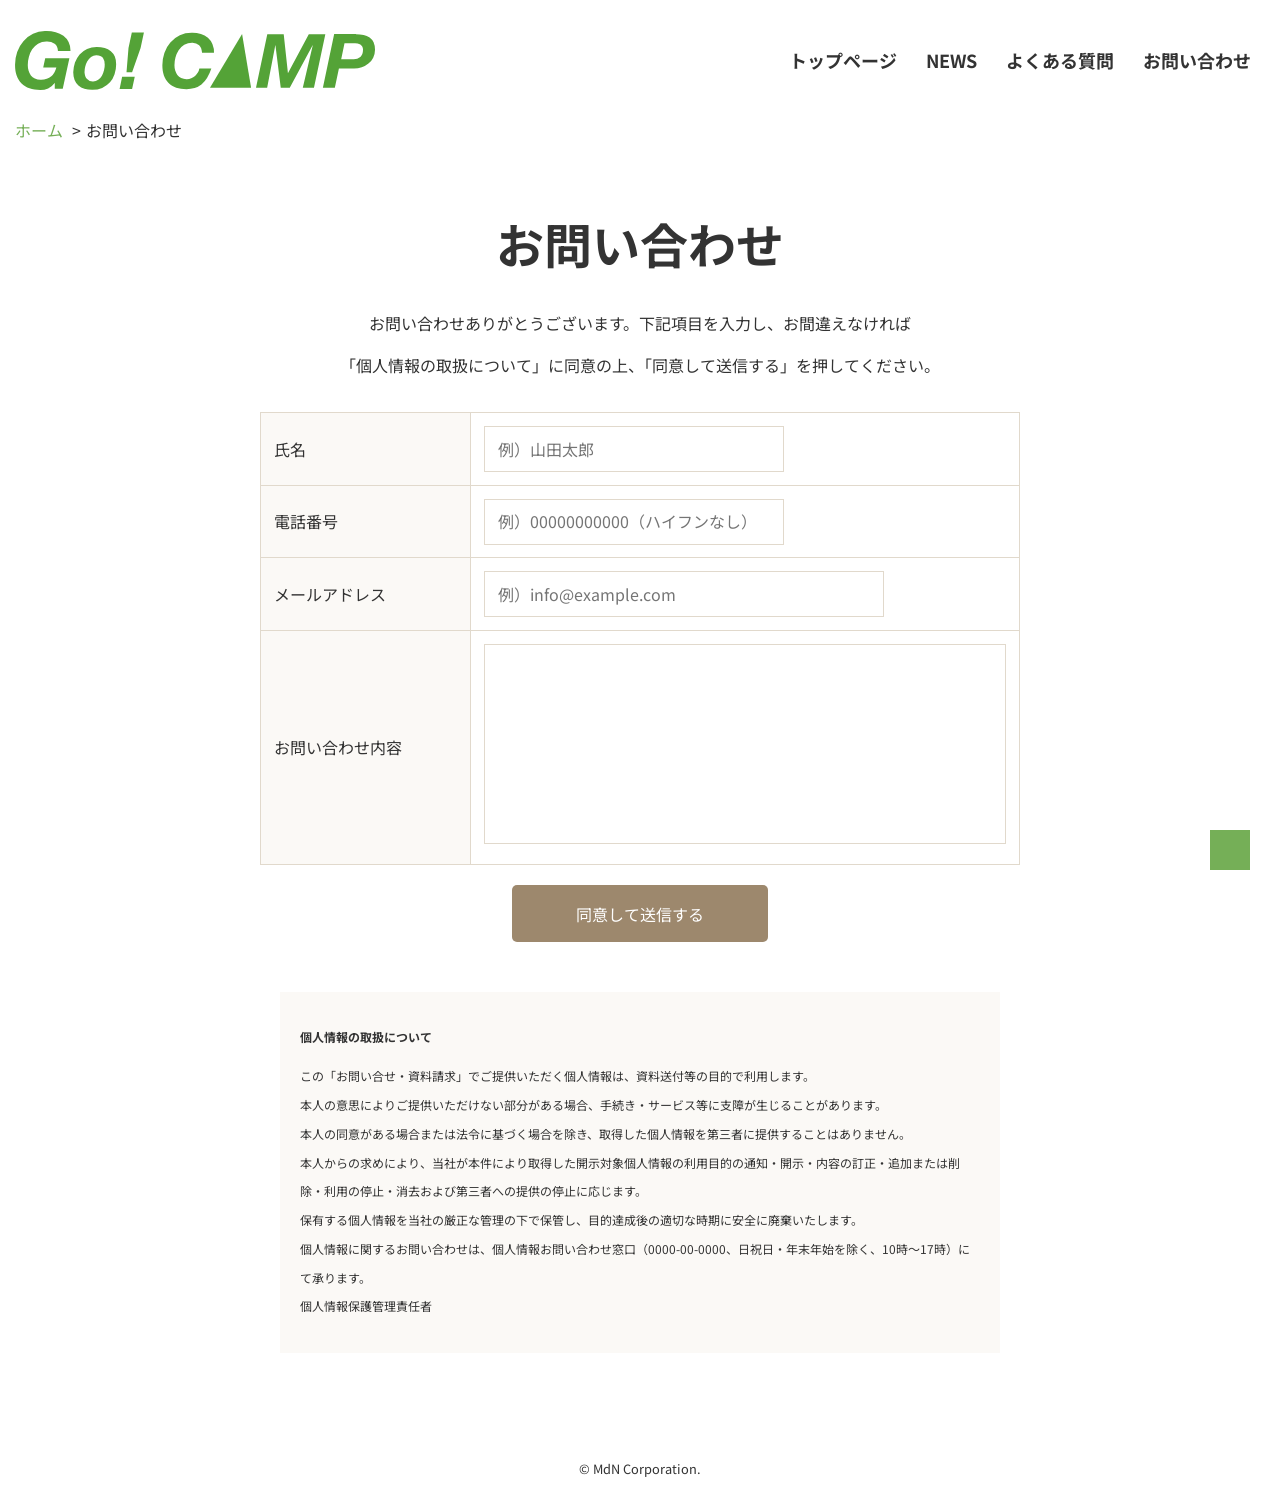
==== contact.html @ 6f8e7041 "create develop" ====
<!DOCTYPE html>
<html lang="ja">
<head>
  <meta charset="UTF-8">
  <meta name="viewport" content="width=device-width">
  <title>Go! CAMP - お問い合わせ</title>
  <link rel="icon" href="img/favicon.ico">
  <link rel="preconnect" href="https://fonts.gstatic.com">
  <link href="https://fonts.googleapis.com/css2?family=Noto+Sans+JP:wght@400;700&display=swap" rel="stylesheet">
  <link rel="stylesheet" href="css/normalize.css">
  <link rel="stylesheet" href="css/style.css">
  <script src="https://ajax.googleapis.com/ajax/libs/jquery/3.5.1/jquery.min.js"></script>
  <script src="js/script.js"></script>
</head>
<body>
  <header>
    <div class="header-logo">
      <a href="index.html">
        <img src="img/logo.svg" alt="Go! CAMP" width="240">
      </a>
    </div>
    <button id="hamburger" class="header-button">
      <span class="icon"></span>
    </button>
    <nav class="header-gnav">
      <ul>
        <li>
          <a href="index.html">トップページ</a>
        </li>
        <li>
          <a href="list.html">NEWS</a>
        </li>
        <li>
          <a href="faq.html">よくある質問</a>
        </li>
        <li>
          <a href="contact.html">お問い合わせ</a>
        </li>
      </ul>
    </nav>
  </header>
  <nav class="breadcrumb">
    <ol>
      <li>
        <a href="index.html">ホーム</a>
      </li>
      <li>
        お問い合わせ
      </li>
    </ol>
  </nav>
  <main>
    <h1 class="heading-title">お問い合わせ</h1>
    <section class="contact">
      <p class="contact-description">
        お問い合わせありがとうございます。<br class="sp-hide">下記項目を入力し、お間違えなければ<br class="pc-hide">「個人情報の取扱について」に同意の上、「同意して送信する」を押してください。
      </p>
      <form method="POST" action="#">
        <table class="contact-form">
          <tr>
            <th>
              <label for="name">氏名</label>
            </th>
            <td>
              <input id="name" type="text" name="your-name" placeholder="例）山田太郎" required>
            </td>
          </tr>
          <tr>
            <th>
              <label for="tel">電話番号</label>
            </th>
            <td>
              <input id="tel" type="tel" name="your-tel" placeholder="例）00000000000（ハイフンなし）">
            </td>
          </tr>
          <tr>
            <th>
              <label for="email">メールアドレス</label>
            </th>
            <td>
              <input id="email" type="email" name="your-email" placeholder="例）info@example.com" required>
            </td>
          </tr>
          <tr>
            <th>
              <label for="message">お問い合わせ内容</label>
            </th>
            <td>
              <textarea id="message" name="message" required></textarea>
            </td>
          </tr>
        </table>
        <div class="contact-submit">
          <input type="submit" value="同意して送信する">
        </div>
      </form>
      <div class="contact-policy">
        <h4>個人情報の取扱について</h4>
        <p>
          この「お問い合せ・資料請求」でご提供いただく個人情報は、資料送付等の目的で利用します。<br>
          本人の意思によりご提供いただけない部分がある場合、手続き・サービス等に支障が生じることがあります。<br>
          本人の同意がある場合または法令に基づく場合を除き、取得した個人情報を第三者に提供することはありません。<br>
          本人からの求めにより、当社が本件により取得した開示対象個人情報の利用目的の通知・開示・内容の訂正・追加または削除・利用の停止・消去および第三者への提供の停止に応じます。<br>
          保有する個人情報を当社の厳正な管理の下で保管し、目的達成後の適切な時期に安全に廃棄いたします。<br>
          個人情報に関するお問い合わせは、個人情報お問い合わせ窓口（0000-00-0000、日祝日・年末年始を除く、10時～17時）にて承ります。<br>
          個人情報保護管理責任者
        </p>
      </div>
    </section>
  </main>
  <div id="pagetop" class="pagetop"></div>
  <footer>
    <small>&copy; MdN Corporation.</small>
  </footer>
</body>
</html>
---- css/style.css ----
@charset "UTF-8";

* {
  box-sizing: border-box;
}

html {
  font-size: 62.5%;
}

body {
  color: #333;
  font-family: -apple-system, BlinkMacSystemFont, 'Noto Sans JP', 'ヒラギノ角ゴ ProN W3', 'ヒラギノ角ゴ W3', 'Hiragino Kaku Gothic ProN', 'メイリオ', Meiryo, sans-serif;
  font-size: 1.4rem;
  line-height: 1.8;
}

h1,
h2,
h3,
h4 {
  line-height: 1.5;
}

.heading-title {
  font-size: 2.8rem;
  margin-bottom: .5em;
  text-align: center;
}

a {
  color: #75af57;
  text-decoration: none;
  transition: opacity .3s;
}

a:hover {
  opacity: .8;
}

img {
  height: auto;
  vertical-align: bottom;
  max-width: 100%;
}

ul {
  list-style: none;
  padding: 0;
}

section,
article {
  margin: 0 auto;
  padding: 0 15px;
  max-width: 1140px;
}

.pc-hide {
  display: none;
}

header {
  align-items: flex-start;
  display: flex;
  justify-content: space-between;
  margin: 0 auto;
  padding: 20px 15px 10px;
  position: relative;
  max-width: 1300px;
  z-index: 100;
}

.header-button {
  align-items: center;
  background-color: transparent;
  border: none;
  display: flex;
  justify-content: center;
  height: 75px;
  position: fixed;
  right: 0;
  top: 0;
  width: 75px;
  z-index: 100;
}

.header-button .icon {
  background-color: #333;
  display: block;
  margin: 0 auto;
  height: 2px;
  position: relative;
  top: 0;
  transition: .3s ease;
  width: 24px;
}

.header-button .icon:before,
.header-button .icon:after {
  content: '';
  background-color: #333;
  display: block;
  left: 0;
  margin: 0 auto;
  height: 2px;
  position: absolute;
  transition: .3s ease;
  width: 100%;
}

.header-button .icon::before {
  top: 8px;
}

.header-button .icon::after {
  bottom: 8px;
}

.header-gnav {
  background-color: rgba(255, 255, 255, .9);
  height: 100%;
  position: fixed;
  right: 0;
  text-align: center;
  top: 0;
  transform: translateX(100%);
  transition: .3s ease;
  width: 100%;
}

.header-gnav ul {
  align-items: center;
  display: flex;
  flex-direction: column;
  height: 100%;
  justify-content: center;
  margin: 0;
}

.header-gnav a {
  color: #333;
  display: block;
  font-size: 1.8rem;
  font-weight: bold;
  padding: .8em;
}

.open .header-button .icon {
  background-color: transparent;
}

.open .header-button .icon::before {
  top: 0;
  transform: rotate(45deg);
}

.open .header-button .icon::after {
  bottom: 0;
  transform: rotate(-45deg);
}

.open .header-gnav {
  transform: translateX(0);
}

.top .icon,
.top .icon::before,
.top .icon::after {
  background-color: #eee;
}

.top.open .icon {
  background-color: transparent;
}

.top.open .icon::before,
.top.open .icon::after {
  background-color: #000;
}

.hero {
  background: url(../img/photo-hero.jpg) no-repeat center center/cover;
  display: flex;
  flex-direction: column;
  justify-content: center;
  height: 420px;
  margin: 0 auto;
  position: relative;
  text-align: center;
  transform: translateY(-70px);
  max-width: 1300px;
  z-index: 10;
}

.hero h1 {
  color: #fff;
  font-size: 3.1rem;
  letter-spacing: .03em;
  margin-top: 0;
}

.hero p {
  color: #fff;
  font-size: 1.6rem;
  font-weight: bold;
  letter-spacing: .01em;
  line-height: 1.5;
  margin-top: 0;
}

.top-feature {
  position: relative;
  text-align: center;
  z-index: 1;
}

.top-feature .top-feature_box {
  padding: 0 30px 20px;
}

.top-feature h2 {
  font-size: 2.8rem;
  margin-bottom: .5em;
}

.top-feature p {
  text-align: left;
}

.top-feature a {
  border-bottom: 2px solid #75af57;
  font-size: 1.8rem;
  padding-bottom: .2em;
}

.top-list {
  display: flex;
  flex-wrap: wrap;
  margin: 0;
}

.top-list li {
  margin-bottom: 30px;
  width: 100%;
}

.top-list li a {
  align-items: center;
  display: flex;
}

.top-list li .top-list_img {
  flex: 0 0 120px;
}

.top-list li .top-list_info {
  margin-left: 20px;
}

.top-list li time {
  color: #333;
  font-size: 1.4rem;
}

.top-list li .top-list_title {
  line-height: 1.4;
  margin-top: .25em;
}

.breadcrumb {
  padding: 15px 15px 0 ;
}

.breadcrumb ol {
  display: flex;
  flex-wrap: wrap;
  list-style: none;
  margin: 0;
  padding: 0;
}

.breadcrumb ol li::after {
  content: '>';
  margin: 0 5px;
}

.breadcrumb ol li:last-child::after {
  content: '';
}

main {
  padding: 30px 0;
}

.news-article {
  max-width: 800px;
}

.news-article h1 {
  font-size: 2rem;
  line-height: 1.4;
  margin: 0 0 .5em;
}

.post-date {
  margin: 0 0 10px;
}

.news-article time {
  font-size: 1.2rem;
}

.news-article h3,
.news-article h4 {
  margin: 2em 0 .5em;
}

.news-article h3 {
  font-size: 1.9rem;
}

.news-article h4 {
  font-size: 1.7rem;
}

.news-article ul,
.news-article ol {
  padding-left: 1.5em;
}

.news-article ul {
  list-style: disc;
}

.news-article figure {
  margin: 0;
  text-align: center;
}

.news-article figcaption {
  font-size: 1.4rem;
}

.news-article blockquote {
  border-left: 5px solid #dcd6cb;
  margin-left: 0;
  padding-left: .8em;
}

.faq-section {
  max-width: 800px;
}

.faq-section .faq-content {
  margin-bottom: 60px;
}

.faq-section h2,
.faq-section p {
  display: flex;
  margin-top: 1.2em;
}

.faq-section p {
  display: none;
}

.faq-section h2::before,
.faq-section p::before {
  font-size: 4rem;
  font-weight: bold;
  line-height: 1;
  margin: -.16em 15px 0 0;
}

.faq-section h2::before {
  content: 'Q';
}

.faq-section p::before {
  color: #4eb0b5;
  content: 'A';
}

.contact-description {
  line-height: 2.6;
  margin-bottom: 26px;
}

.contact-form {
  border-collapse: collapse;
  margin: 0 auto 20px;
  max-width: 760px;
  width: 100%;
}

.contact-form th,
.contact-form td {
  display: block;
  padding: .8em;
}

.contact-form th {
  background: #fbf9f6;
  font-weight: 400;
  text-align: left;
  width: 100%;
}

.contact-form input[type=text],
.contact-form input[type=tel],
.contact-form input[type=email],
.contact-form textarea {
  border: 1px solid #e1d9cc;
  padding: .8em;
}

.contact-form input[type=text],
.contact-form input[type=tel] {
  max-width: 270px;
  width: 100%;
}

.contact-form input[type=email] {
  max-width: 400px;
  width: 100%;
}

.contact-form textarea {
  height: 200px;
  overflow-y: scroll;
  resize: none;
  width: 100%;
}

.contact-submit {
  margin: 0 auto 50px;
}

.contact-submit input {
  background: #9d886d;
  border: none;
  border-radius: 5px;
  color: #fff;
  cursor: pointer;
  display: block;
  margin: 0 auto;
  padding: 1.2em 4em;
}

.contact-policy {
  background: #fbf9f6;
  font-size: 1.2rem;
  line-height: 2.4;
  margin: 0 auto;
  padding: 20px;
  max-width: 720px;
  width: 100%;
}

.news-list {
  max-width: 800px;
}

.news-list ol {
  list-style: none;
  margin: 0;
  padding: 0;
}

.news-list li {
  margin-bottom: 20px;
}

.news-list li:last-child {
  margin-bottom: 0;
}

.news-list li a {
  display: flex;
  justify-content: space-between;
}

.news-list-img {
  align-items: center;
  display: flex;
  justify-content: center;
  width: 120px;
}

.news-list-img img {
  display: block;
  height: auto;
  max-height: 100%;
  max-width: 100%;
  width: auto;
}

.news-list-info {
  width: calc(95% - 120px);
}

.pagetop {
  background-color: #75af57;
  bottom: 30px;
  height: 40px;
  position: fixed;
  right: 30px;
  width: 40px;
  z-index: 99;
}

footer {
  padding: 70px 0 10px;
  text-align: center;
}

@media screen and (min-width: 768px) {
  .sp-hide {
    display: none;
  }

  .pc-hide {
    display: block;
  }

  .heading-title {
    font-size: 3.6rem;
  }

  header {
    align-items: center;
  }

  .header-button {
    display: none;
  }

  .header-gnav {
    background: none;
    position: relative;
    transform: translateX(0);
  }

  .header-gnav ul {
    flex-direction: row;
    justify-content: flex-end;
  }

  .hero {
    transform: translateY(0);
  }

  .top-feature {
    align-items: flex-start;
    background-color: #f3f2e8;
    display: flex;
    justify-content: center;
    padding: 100px 0 50px;
    text-align: left;
    transform: translateY(-50px);
  }

  .top-feature:last-of-type {
    flex-direction: row-reverse;
    padding: 50px 0 80px;
  }

  .top-feature .top-feature_box {
    background-color: #fff;
    padding: 0 60px 30px 40px;
    max-width: 600px;
  }

  .top-feature:last-of-type .top-feature_box {
    padding: 0 40px 30px 60px;
  }

  .top-feature .top-feature-img {
    transform: translate(-30px, 40px);
    max-width: 48vw;
  }

  .top-feature:last-of-type .top-feature-img {
    transform: translate(30px, 40px);
  }

  .top-list li {
    padding: 0 10px;
    width: 50%;
  }

  .breadcrumb {
    margin: 0 auto;
    max-width: 1300px;
  }

  .news-article h1 {
    font-size: 2.4rem;
  }

  .news-article time {
    font-size: 1.4rem;
  }

  .faq-section h2,
  .faq-section p {
    margin-top: 2em;
  }

  .faq-section h2:before,
  .faq-section p:before {
    font-size: 5.5rem;
    margin-top: -.2em;
  }

  .contact-description {
    text-align: center;
  }

  .contact-form {
    border-right: 1px solid #e1d9cc;
    border-top: 1px solid #e1d9cc;
  }

  .contact-form th,
  .contact-form td {
    border-left: 1px solid #e1d9cc;
    border-bottom: 1px solid #e1d9cc;
    display: table-cell;
  }

  .contact-form th {
    width: 210px;
  }

  .contact-form input[type=text],
  .contact-form input[type=tel] {
    max-width: 300px;
  }

  .news-list li {
    margin-bottom: 40px;
  }

  .news-list-img {
    width: 240px;
  }

  .news-list-info {
    width: calc(95% - 240px);
  }

  .pagetop {
    cursor: pointer;
  }
}

@media screen and (min-width: 992px) {
  body {
    font-size: 1.6rem;
  }

  .heading-title {
    font-size: 4.8rem;
  }

  header {
    padding-top: 30px;
  }

  header .header-logo {
    flex: none;
  }

  header .header-logo img {
    width: 360px;
  }

  .hero {
    height: 600px;
  }

  .hero h1 {
    font-size: 6rem;
    letter-spacing: .05em;
    margin-bottom: .25em;
  }

  .hero p {
    font-size: 2.4rem;
    letter-spacing: .04em;
  }
}
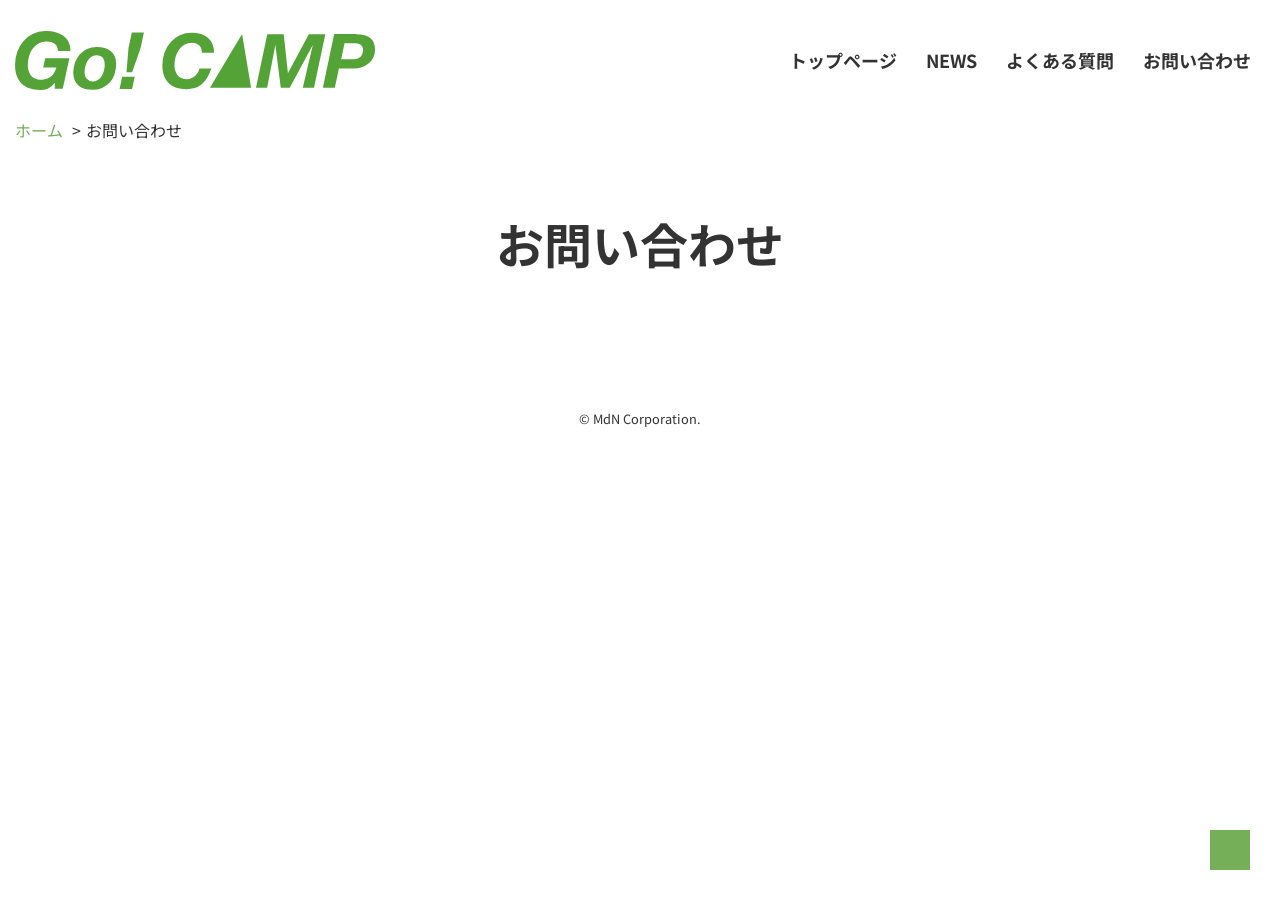
==== commit a9c9cde3: "0826" ====
--- a/contact.html
+++ b/contact.html
@@ -51,66 +51,10 @@
   </nav>
   <main>
     <h1 class="heading-title">お問い合わせ</h1>
-    <section class="contact">
-      <p class="contact-description">
-        お問い合わせありがとうございます。<br class="sp-hide">下記項目を入力し、お間違えなければ<br class="pc-hide">「個人情報の取扱について」に同意の上、「同意して送信する」を押してください。
-      </p>
-      <form method="POST" action="#">
-        <table class="contact-form">
-          <tr>
-            <th>
-              <label for="name">氏名</label>
-            </th>
-            <td>
-              <input id="name" type="text" name="your-name" placeholder="例）山田太郎" required>
-            </td>
-          </tr>
-          <tr>
-            <th>
-              <label for="tel">電話番号</label>
-            </th>
-            <td>
-              <input id="tel" type="tel" name="your-tel" placeholder="例）00000000000（ハイフンなし）">
-            </td>
-          </tr>
-          <tr>
-            <th>
-              <label for="email">メールアドレス</label>
-            </th>
-            <td>
-              <input id="email" type="email" name="your-email" placeholder="例）info@example.com" required>
-            </td>
-          </tr>
-          <tr>
-            <th>
-              <label for="message">お問い合わせ内容</label>
-            </th>
-            <td>
-              <textarea id="message" name="message" required></textarea>
-            </td>
-          </tr>
-        </table>
-        <div class="contact-submit">
-          <input type="submit" value="同意して送信する">
-        </div>
-      </form>
-      <div class="contact-policy">
-        <h4>個人情報の取扱について</h4>
-        <p>
-          この「お問い合せ・資料請求」でご提供いただく個人情報は、資料送付等の目的で利用します。<br>
-          本人の意思によりご提供いただけない部分がある場合、手続き・サービス等に支障が生じることがあります。<br>
-          本人の同意がある場合または法令に基づく場合を除き、取得した個人情報を第三者に提供することはありません。<br>
-          本人からの求めにより、当社が本件により取得した開示対象個人情報の利用目的の通知・開示・内容の訂正・追加または削除・利用の停止・消去および第三者への提供の停止に応じます。<br>
-          保有する個人情報を当社の厳正な管理の下で保管し、目的達成後の適切な時期に安全に廃棄いたします。<br>
-          個人情報に関するお問い合わせは、個人情報お問い合わせ窓口（0000-00-0000、日祝日・年末年始を除く、10時～17時）にて承ります。<br>
-          個人情報保護管理責任者
-        </p>
-      </div>
-    </section>
   </main>
   <div id="pagetop" class="pagetop"></div>
   <footer>
     <small>&copy; MdN Corporation.</small>
   </footer>
 </body>
-</html>
+</html>
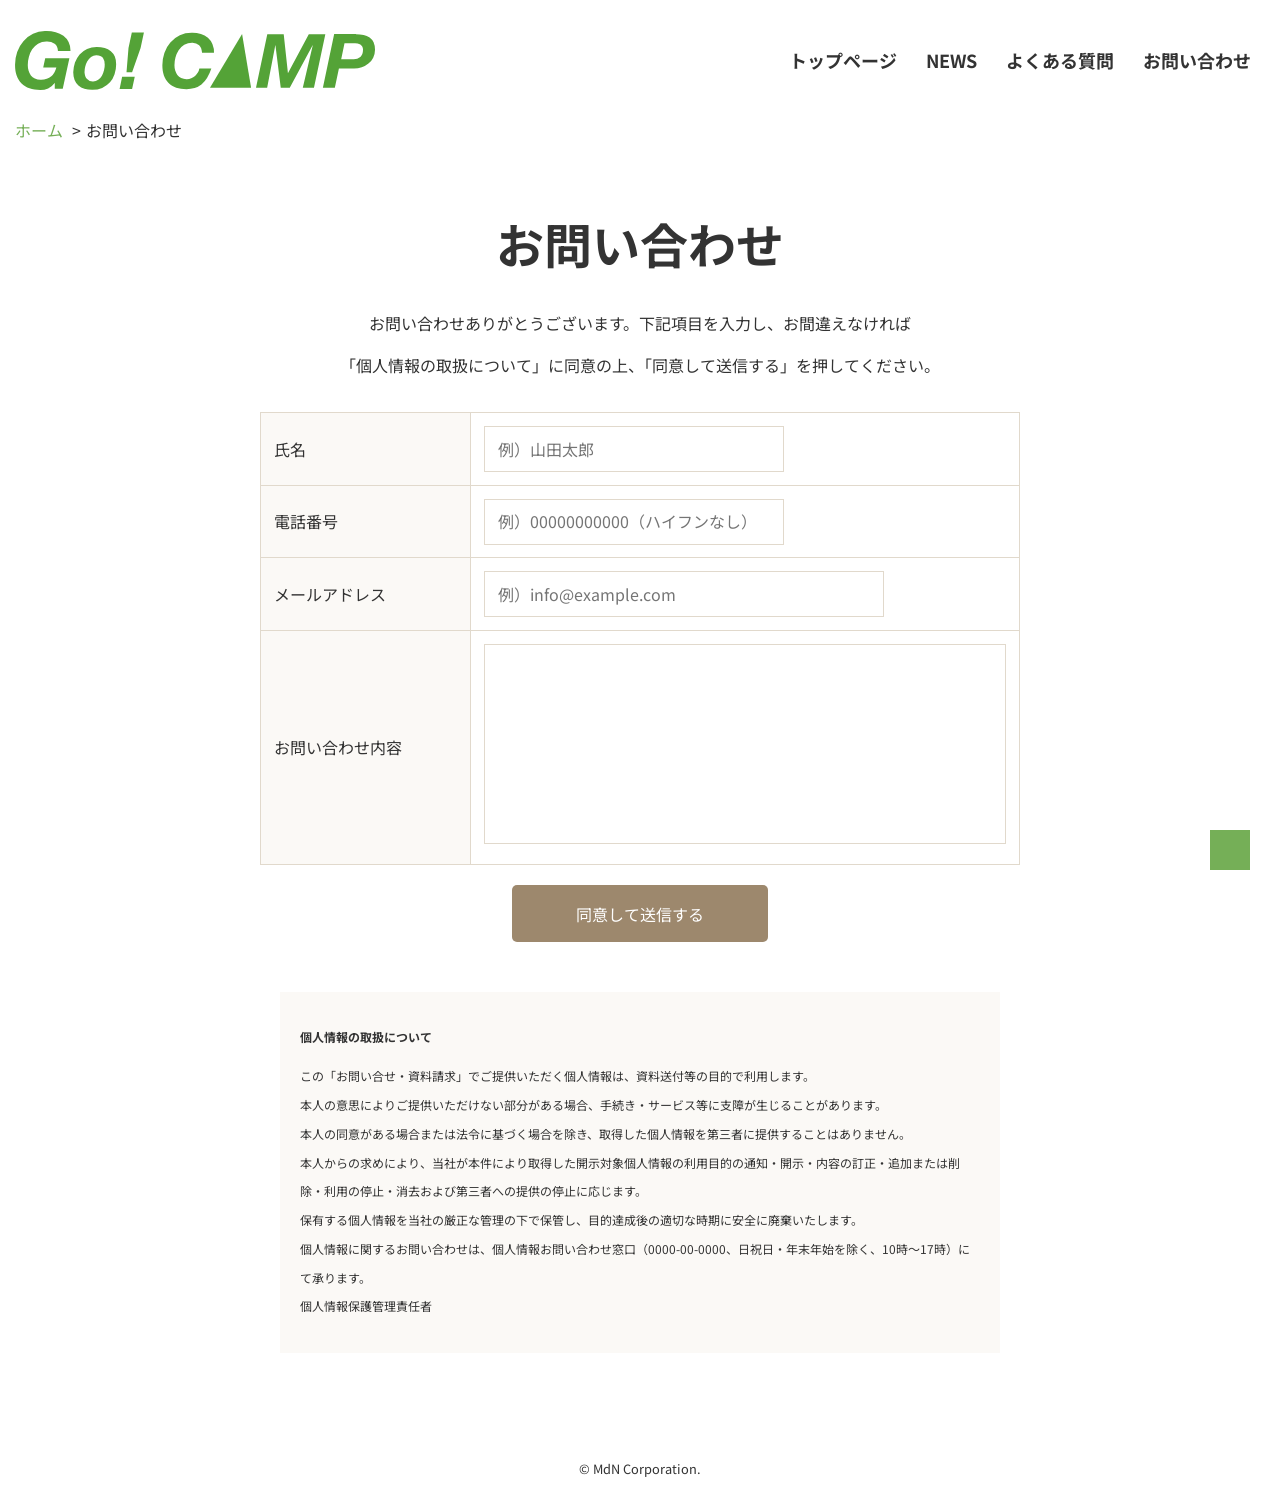
==== commit e4f39565: "20210902" ====
--- a/contact.html
+++ b/contact.html
@@ -13,48 +13,104 @@
   <script src="js/script.js"></script>
 </head>
 <body>
-  <header>
-    <div class="header-logo">
-      <a href="index.html">
-        <img src="img/logo.svg" alt="Go! CAMP" width="240">
-      </a>
-    </div>
-    <button id="hamburger" class="header-button">
-      <span class="icon"></span>
-    </button>
-    <nav class="header-gnav">
-      <ul>
-        <li>
-          <a href="index.html">トップページ</a>
-        </li>
-        <li>
-          <a href="list.html">NEWS</a>
-        </li>
-        <li>
-          <a href="faq.html">よくある質問</a>
-        </li>
-        <li>
-          <a href="contact.html">お問い合わせ</a>
-        </li>
-      </ul>
-    </nav>
-  </header>
-  <nav class="breadcrumb">
-    <ol>
+<header>
+  <div class="header-logo">
+    <a href="index.html">
+      <img src="img/logo.svg" alt="Go! CAMP" width="240">
+    </a>
+  </div>
+  <button id="hamburger" class="header-button">
+    <span class="icon"></span>
+  </button>
+  <nav class="header-gnav">
+    <ul>
       <li>
-        <a href="index.html">ホーム</a>
+        <a href="index.html">トップページ</a>
       </li>
       <li>
-        お問い合わせ
+        <a href="list.html">NEWS</a>
       </li>
-    </ol>
+      <li>
+        <a href="faq.html">よくある質問</a>
+      </li>
+      <li>
+        <a href="contact.html">お問い合わせ</a>
+      </li>
+    </ul>
   </nav>
-  <main>
-    <h1 class="heading-title">お問い合わせ</h1>
-  </main>
-  <div id="pagetop" class="pagetop"></div>
-  <footer>
-    <small>&copy; MdN Corporation.</small>
-  </footer>
+</header>
+<nav class="breadcrumb">
+  <ol>
+    <li>
+      <a href="index.html">ホーム</a>
+    </li>
+    <li>
+      お問い合わせ
+    </li>
+  </ol>
+</nav>
+<main>
+  <h1 class="heading-title">お問い合わせ</h1>
+  <section class="contact">
+    <p class="contact-description">
+      お問い合わせありがとうございます。<br class="sp-hide">下記項目を入力し、お間違えなければ<br class="pc-hide">「個人情報の取扱について」に同意の上、「同意して送信する」を押してください。
+    </p>
+    <form method="POST" action="#">
+      <table class="contact-form">
+        <tr>
+          <th>
+            <label for="name">氏名</label>
+          </th>
+          <td>
+            <input id="name" type="text" name="your-name" placeholder="例）山田太郎" required>
+          </td>
+        </tr>
+        <tr>
+          <th>
+            <label for="tel">電話番号</label>
+          </th>
+          <td>
+            <input id="tel" type="tel" name="your-tel" placeholder="例）00000000000（ハイフンなし）">
+          </td>
+        </tr>
+        <tr>
+          <th>
+            <label for="email">メールアドレス</label>
+          </th>
+          <td>
+            <input id="email" type="email" name="your-email" placeholder="例）info@example.com" required>
+          </td>
+        </tr>
+        <tr>
+          <th>
+            <label for="message">お問い合わせ内容</label>
+          </th>
+          <td>
+            <textarea id="message" name="message" required></textarea>
+          </td>
+        </tr>
+      </table>
+      <div class="contact-submit">
+        <input type="submit" value="同意して送信する">
+      </div>
+    </form>
+    <div class="contact-policy">
+      <h4>個人情報の取扱について</h4>
+      <p>
+        この「お問い合せ・資料請求」でご提供いただく個人情報は、資料送付等の目的で利用します。<br>
+        本人の意思によりご提供いただけない部分がある場合、手続き・サービス等に支障が生じることがあります。<br>
+        本人の同意がある場合または法令に基づく場合を除き、取得した個人情報を第三者に提供することはありません。<br>
+        本人からの求めにより、当社が本件により取得した開示対象個人情報の利用目的の通知・開示・内容の訂正・追加または削除・利用の停止・消去および第三者への提供の停止に応じます。<br>
+        保有する個人情報を当社の厳正な管理の下で保管し、目的達成後の適切な時期に安全に廃棄いたします。<br>
+        個人情報に関するお問い合わせは、個人情報お問い合わせ窓口（0000-00-0000、日祝日・年末年始を除く、10時～17時）にて承ります。<br>
+        個人情報保護管理責任者
+      </p>
+    </div>
+  </section>
+</main>
+<div id="pagetop" class="pagetop"></div>
+<footer>
+  <small>&copy; MdN Corporation.</small>
+</footer>
 </body>
-</html>+</html>
